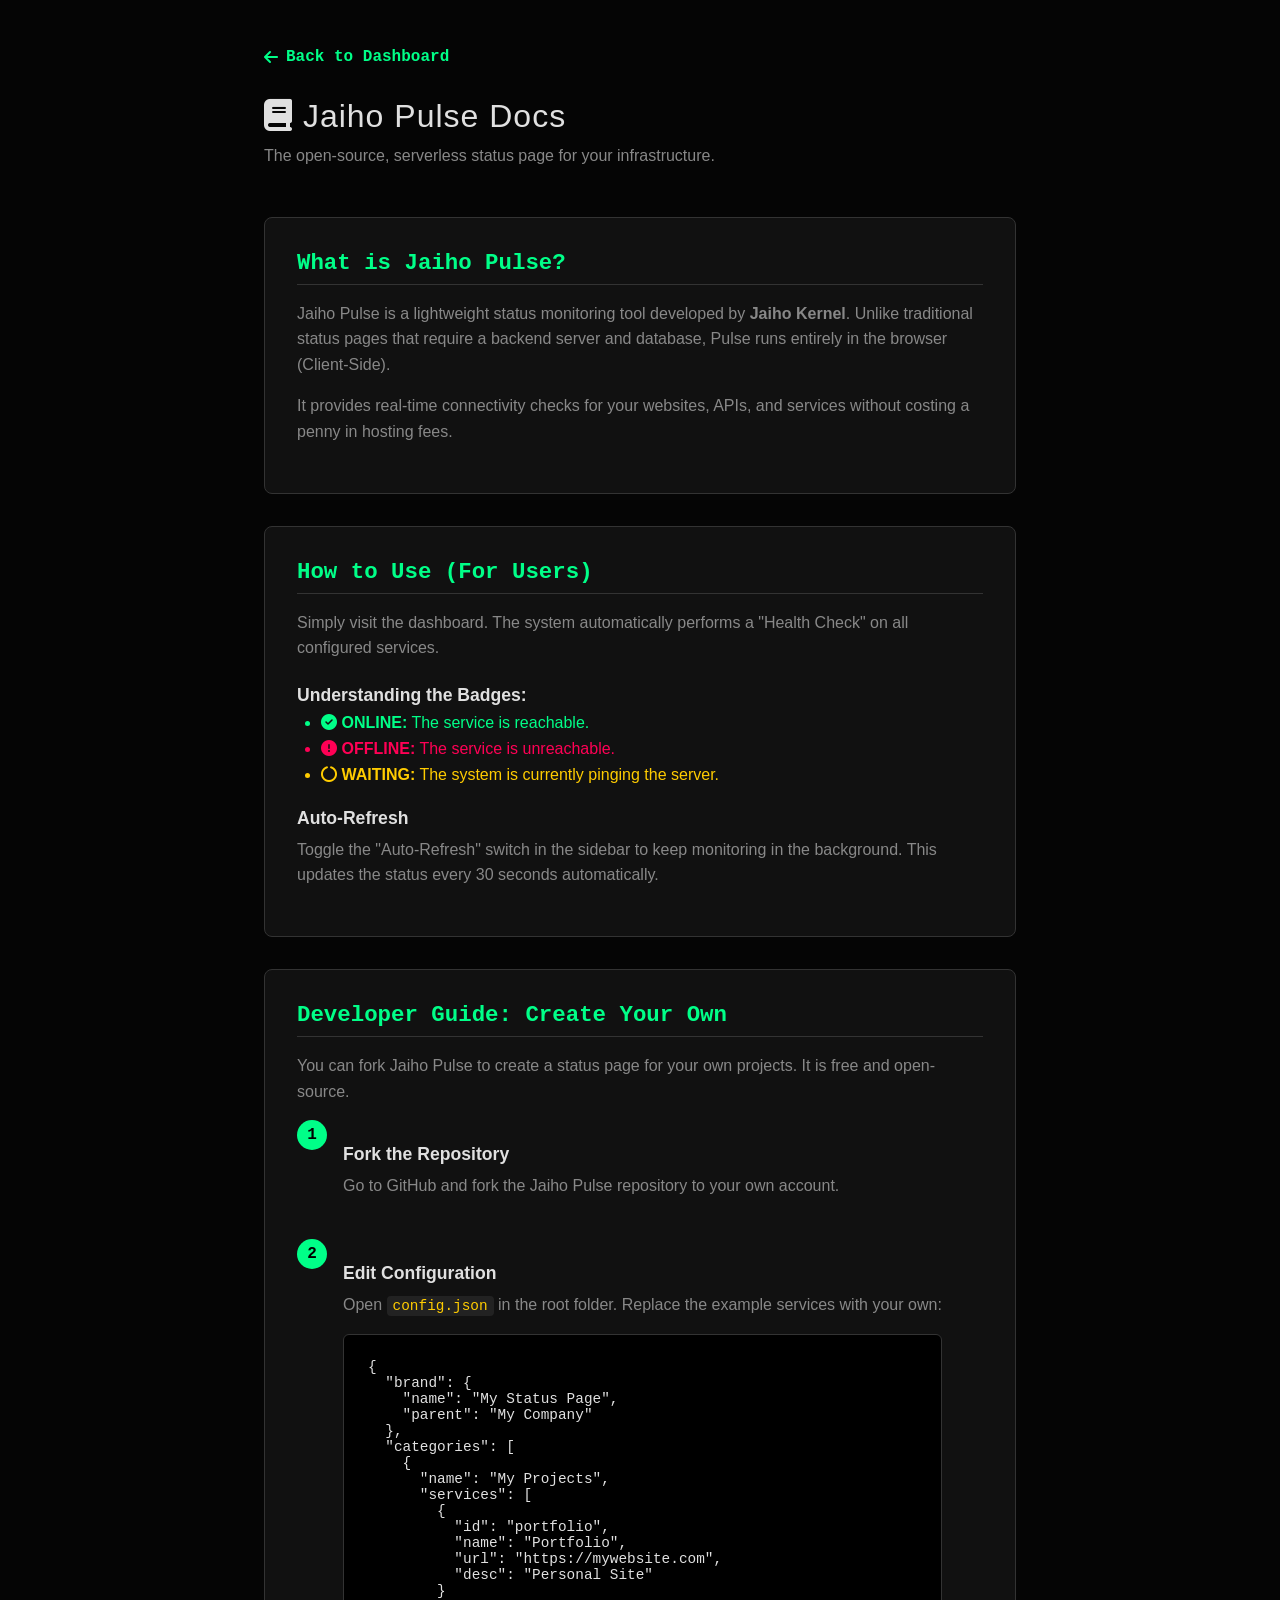
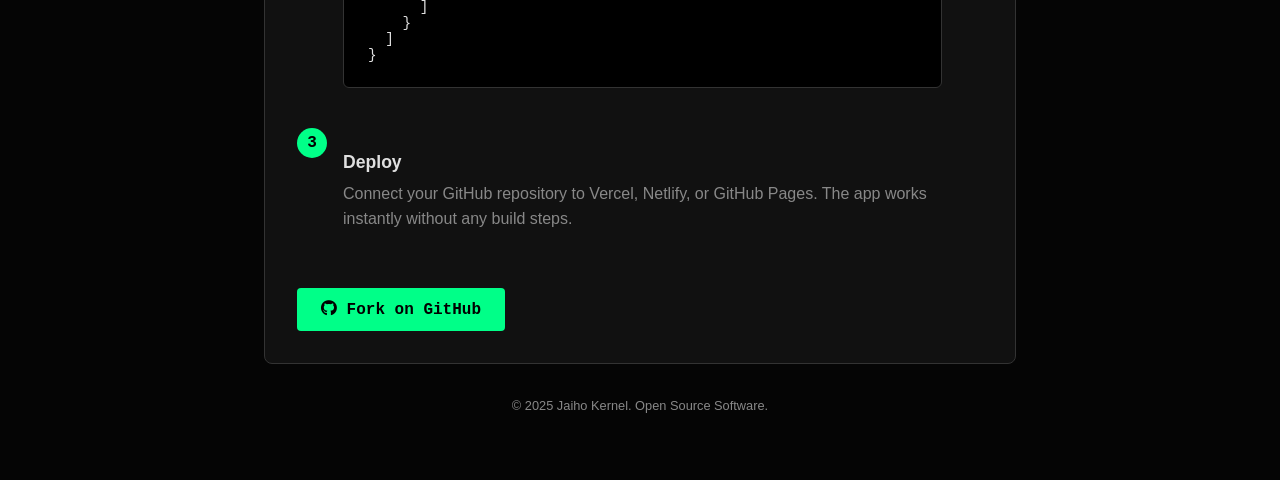
==== docs.html @ bc1053b5 "kernel pulse" ====
<!DOCTYPE html>
<html lang="en">
<head>
    <meta charset="UTF-8">
    <meta name="viewport" content="width=device-width, initial-scale=1.0">
    <title>Documentation | Jaiho Pulse</title>
    <link rel="stylesheet" href="style.css">
    <link rel="stylesheet" href="https://cdnjs.cloudflare.com/ajax/libs/font-awesome/6.4.0/css/all.min.css">
    <style>
        /* CRITICAL FIX: Override the dashboard's locked scroll */
        body {
            height: auto !important;
            overflow-y: auto !important;
            display: block !important; /* Resets flexbox layout of dashboard */
        }

        .docs-container { 
            max-width: 800px; 
            margin: 0 auto; 
            padding: 3rem 1.5rem; /* More padding for mobile */
        }

        .back-link { 
            display: inline-flex; 
            align-items: center; 
            gap: 8px; 
            color: var(--primary); 
            text-decoration: none; 
            margin-bottom: 2rem; 
            font-weight: bold; 
            font-family: var(--font-mono);
        }
        
        .back-link:hover { text-decoration: underline; }

        .doc-section { 
            background: var(--panel); 
            border: 1px solid var(--border); 
            border-radius: 8px; 
            padding: 2rem; 
            margin-bottom: 2rem; 
        }

        header { 
            border-bottom: none; 
            margin-bottom: 1rem; 
            display: block; /* Overrides flex from style.css */
        }

        h1 { font-size: 2rem; margin-bottom: 0.5rem; color: var(--text); font-weight: 300; }
        h2 { color: var(--primary); margin-top: 0; margin-bottom: 1rem; font-size: 1.4rem; border-bottom: 1px solid var(--border); padding-bottom: 0.5rem; font-family: var(--font-mono); }
        h3 { color: var(--text); margin-top: 1.5rem; margin-bottom: 0.5rem; font-size: 1.1rem; }
        
        p { color: var(--text-muted); line-height: 1.6; margin-bottom: 1rem; }
        
        ul { margin-left: 1.5rem; margin-bottom: 1rem; color: var(--text-muted); }
        li { margin-bottom: 0.5rem; }

        code { background: #222; padding: 2px 6px; border-radius: 4px; font-family: var(--font-mono); color: var(--warning); font-size: 0.9rem; }
        
        pre { 
            background: #000; 
            padding: 1.5rem; 
            border-radius: 6px; 
            overflow-x: auto; 
            border: 1px solid var(--border); 
            margin: 1rem 0; 
        }
        pre code { background: transparent; padding: 0; color: var(--text); }

        .step { display: flex; gap: 1rem; margin-bottom: 1.5rem; }
        .step-num { 
            background: var(--primary); 
            color: #000; 
            width: 30px; 
            height: 30px; 
            border-radius: 50%; 
            display: flex; 
            align-items: center; 
            justify-content: center; 
            font-weight: bold; 
            flex-shrink: 0; 
            font-family: var(--font-mono);
        }

        .btn-cta { 
            display: inline-block; 
            background: var(--primary); 
            color: #000; 
            padding: 12px 24px; 
            text-decoration: none; 
            border-radius: 4px; 
            font-weight: bold; 
            margin-top: 1rem; 
            font-family: var(--font-mono);
            transition: 0.3s;
        }
        .btn-cta:hover { box-shadow: 0 0 15px rgba(0,255,136,0.4); }
    </style>
</head>
<body>
    <div class="docs-container">
        <a href="index.html" class="back-link"><i class="fas fa-arrow-left"></i> Back to Dashboard</a>
        
        <header>
            <h1><i class="fas fa-book"></i> Jaiho Pulse Docs</h1>
            <p style="color: var(--text-muted);">The open-source, serverless status page for your infrastructure.</p>
        </header>

        <div class="doc-section">
            <h2>What is Jaiho Pulse?</h2>
            <p>Jaiho Pulse is a lightweight status monitoring tool developed by <strong>Jaiho Kernel</strong>. Unlike traditional status pages that require a backend server and database, Pulse runs entirely in the browser (Client-Side).</p>
            <p>It provides real-time connectivity checks for your websites, APIs, and services without costing a penny in hosting fees.</p>
        </div>

        <div class="doc-section">
            <h2>How to Use (For Users)</h2>
            <p>Simply visit the dashboard. The system automatically performs a "Health Check" on all configured services.</p>
            
            <h3>Understanding the Badges:</h3>
            <ul>
                <li style="color: var(--primary);"><i class="fas fa-check-circle"></i> <strong>ONLINE:</strong> The service is reachable.</li>
                <li style="color: var(--danger);"><i class="fas fa-exclamation-circle"></i> <strong>OFFLINE:</strong> The service is unreachable.</li>
                <li style="color: var(--warning);"><i class="fas fa-circle-notch"></i> <strong>WAITING:</strong> The system is currently pinging the server.</li>
            </ul>

            <h3>Auto-Refresh</h3>
            <p>Toggle the "Auto-Refresh" switch in the sidebar to keep monitoring in the background. This updates the status every 30 seconds automatically.</p>
        </div>

        <div class="doc-section">
            <h2>Developer Guide: Create Your Own</h2>
            <p>You can fork Jaiho Pulse to create a status page for your own projects. It is free and open-source.</p>

            <div class="step">
                <div class="step-num">1</div>
                <div>
                    <h3>Fork the Repository</h3>
                    <p>Go to GitHub and fork the Jaiho Pulse repository to your own account.</p>
                </div>
            </div>

            <div class="step">
                <div class="step-num">2</div>
                <div>
                    <h3>Edit Configuration</h3>
                    <p>Open <code>config.json</code> in the root folder. Replace the example services with your own:</p>
<pre><code>{
  "brand": {
    "name": "My Status Page",
    "parent": "My Company"
  },
  "categories": [
    {
      "name": "My Projects",
      "services": [
        { 
          "id": "portfolio", 
          "name": "Portfolio", 
          "url": "https://mywebsite.com", 
          "desc": "Personal Site" 
        }
      ]
    }
  ]
}</code></pre>
                </div>
            </div>

            <div class="step">
                <div class="step-num">3</div>
                <div>
                    <h3>Deploy</h3>
                    <p>Connect your GitHub repository to Vercel, Netlify, or GitHub Pages. The app works instantly without any build steps.</p>
                </div>
            </div>

            <a href="https://github.com/your-username/jaiho-pulse" target="_blank" class="btn-cta"><i class="fab fa-github"></i> Fork on GitHub</a>
        </div>
        
        <footer style="text-align: center; color: var(--text-muted); font-size: 0.8rem; margin-top: 2rem;">
            <p>&copy; 2025 Jaiho Kernel. Open Source Software.</p>
        </footer>
    </div>
</body>
</html>
---- style.css ----
:root {
    --bg: #050505;
    --panel: #111111;
    --border: #333333;
    --primary: #00ff88; /* Matrix Green */
    --danger: #ff0055;
    --warning: #ffcc00;
    --text: #e0e0e0;
    --text-muted: #888888;
    --font-mono: 'Courier New', Courier, monospace;
    --font-sans: 'Segoe UI', sans-serif;
}

* { box-sizing: border-box; margin: 0; padding: 0; }

body {
    background-color: var(--bg);
    color: var(--text);
    font-family: var(--font-sans);
    height: 100vh;
    overflow: hidden;
}

.terminal-container {
    display: flex;
    height: 100%;
}

/* Sidebar */
.sidebar {
    width: 280px;
    background: var(--panel);
    border-right: 1px solid var(--border);
    padding: 2rem;
    display: flex;
    flex-direction: column;
}

.brand {
    font-family: var(--font-mono);
    font-size: 1.2rem;
    font-weight: 700;
    color: var(--text);
    margin-bottom: 3rem;
    letter-spacing: -1px;
}

.pulse-status {
    background: rgba(0, 255, 136, 0.05);
    border: 1px solid var(--primary);
    padding: 1rem;
    border-radius: 4px;
    display: flex;
    align-items: center;
    gap: 15px;
    margin-bottom: 2rem;
    font-family: var(--font-mono);
    font-size: 0.9rem;
    color: var(--primary);
}

.pulse-status.error {
    border-color: var(--danger);
    color: var(--danger);
    background: rgba(255, 0, 85, 0.05);
}

.beacon {
    width: 10px; height: 10px;
    background: currentColor;
    border-radius: 50%;
    box-shadow: 0 0 10px currentColor;
    animation: pulse 1.5s infinite;
}

@keyframes pulse {
    0% { opacity: 1; transform: scale(1); }
    50% { opacity: 0.5; transform: scale(0.8); }
    100% { opacity: 1; transform: scale(1); }
}

.menu a {
    display: flex; align-items: center; gap: 10px;
    color: var(--text-muted);
    text-decoration: none;
    padding: 10px 0;
    font-size: 0.95rem;
    transition: 0.2s;
}

.menu a:hover, .menu a.active { color: var(--text); }
.footer-info { margin-top: auto; font-size: 0.75rem; color: var(--text-muted); opacity: 0.5; }

/* Dashboard */
.dashboard {
    flex: 1;
    padding: 3rem;
    overflow-y: auto;
}

header {
    margin-bottom: 3rem;
    border-bottom: 1px solid var(--border);
    padding-bottom: 1rem;
    display: flex;
    justify-content: space-between;
    align-items: end;
}

h1 { font-weight: 300; letter-spacing: 1px; }
.last-checked { font-family: var(--font-mono); font-size: 0.85rem; color: var(--text-muted); }

/* Grid of Cards */
.category-title {
    font-size: 0.8rem;
    text-transform: uppercase;
    color: var(--text-muted);
    margin-bottom: 1rem;
    margin-top: 2rem;
    letter-spacing: 1px;
    font-weight: 600;
}

.grid {
    display: grid;
    grid-template-columns: repeat(auto-fill, minmax(300px, 1fr));
    gap: 1.5rem;
}

.card {
    background: var(--panel);
    border: 1px solid var(--border);
    border-radius: 6px;
    padding: 1.5rem;
    transition: all 0.3s ease;
    position: relative;
    overflow: hidden;
}

.card:hover { border-color: var(--text-muted); transform: translateY(-2px); }

.card-header {
    display: flex; justify-content: space-between; align-items: center;
    margin-bottom: 0.5rem;
}

.card h3 { font-size: 1rem; font-weight: 600; }
.card p { font-size: 0.85rem; color: var(--text-muted); }

.status-indicator {
    font-family: var(--font-mono);
    font-size: 0.75rem;
    padding: 4px 8px;
    border-radius: 4px;
    background: #222;
}

.status-indicator.up { color: var(--primary); background: rgba(0, 255, 136, 0.1); }
.status-indicator.down { color: var(--danger); background: rgba(255, 0, 85, 0.1); }
.status-indicator.loading { color: var(--warning); }

.response-time {
    margin-top: 1rem;
    font-size: 0.75rem;
    color: var(--text-muted);
    font-family: var(--font-mono);
}

/* Mobile */
@media (max-width: 768px) {
    .terminal-container { flex-direction: column; overflow: auto; }
    .sidebar { width: 100%; height: auto; padding: 1rem; border-right: none; border-bottom: 1px solid var(--border); }
    .dashboard { padding: 1.5rem; }
}

/* ... Keep your existing root variables ... */

/* New Scan Button */
.btn-scan {
    background: transparent;
    border: 1px solid var(--primary);
    color: var(--primary);
    padding: 12px;
    width: 100%;
    font-family: var(--font-mono);
    font-weight: bold;
    cursor: pointer;
    margin-bottom: 2rem;
    transition: 0.3s;
    display: flex; justify-content: center; align-items: center; gap: 10px;
}
.btn-scan:hover { background: rgba(0, 255, 136, 0.1); box-shadow: 0 0 15px rgba(0,255,136,0.2); }
.btn-scan:active { transform: scale(0.98); }

/* Auto Refresh Toggle */
.controls-panel {
    display: flex; align-items: center; gap: 10px;
    margin-bottom: 1rem; color: var(--text-muted); font-size: 0.8rem;
}

.toggle-switch { position: relative; display: inline-block; width: 40px; height: 20px; }
.toggle-switch input { opacity: 0; width: 0; height: 0; }
.slider {
    position: absolute; cursor: pointer;
    top: 0; left: 0; right: 0; bottom: 0;
    background-color: #333; transition: .4s; border-radius: 20px;
}
.slider:before {
    position: absolute; content: "";
    height: 14px; width: 14px; left: 3px; bottom: 3px;
    background-color: white; transition: .4s; border-radius: 50%;
}
input:checked + .slider { background-color: var(--primary); }
input:checked + .slider:before { transform: translateX(20px); }

/* Modal Styles */
.modal {
    display: none; position: fixed; z-index: 100;
    left: 0; top: 0; width: 100%; height: 100%;
    background-color: rgba(0,0,0,0.8);
    backdrop-filter: blur(5px);
}
.modal-content {
    background-color: var(--panel);
    margin: 10% auto; padding: 2rem;
    border: 1px solid var(--primary);
    width: 90%; max-width: 500px;
    color: var(--text);
    border-radius: 8px;
    position: relative;
    box-shadow: 0 0 30px rgba(0,255,136,0.1);
}
.close-modal {
    position: absolute; top: 10px; right: 20px;
    color: var(--text-muted); font-size: 28px; font-weight: bold; cursor: pointer;
}
.close-modal:hover { color: var(--primary); }
.modal h2 { margin-bottom: 1rem; color: var(--primary); }
.modal h3 { margin-top: 1.5rem; margin-bottom: 0.5rem; font-size: 1rem; }
.modal ol { margin-left: 1.5rem; margin-bottom: 1.5rem; color: var(--text-muted); }
.modal li { margin-bottom: 0.5rem; }
.btn-modal {
    display: inline-block; background: var(--primary); color: #000;
    padding: 10px 20px; text-decoration: none; font-weight: bold;
    border-radius: 4px; font-family: var(--font-mono);
}

/* ... Previous CSS ... */

/* Quick Probe Panel */
.quick-probe-panel {
    background: rgba(0, 255, 136, 0.03);
    border: 1px dashed var(--border);
    border-radius: 6px;
    padding: 1.5rem;
    margin-bottom: 2rem;
}

.probe-header h3 { font-size: 1rem; color: var(--primary); margin-bottom: 0.2rem; }
.probe-header p { font-size: 0.8rem; color: var(--text-muted); margin-bottom: 1rem; }

.probe-form { display: flex; gap: 10px; }

.probe-form input {
    flex: 1;
    background: #000;
    border: 1px solid var(--border);
    color: var(--primary);
    padding: 10px 15px;
    font-family: var(--font-mono);
    border-radius: 4px;
    outline: none;
}
.probe-form input:focus { border-color: var(--primary); }

.probe-form button {
    background: var(--panel);
    border: 1px solid var(--primary);
    color: var(--primary);
    padding: 0 20px;
    font-weight: bold;
    cursor: pointer;
    border-radius: 4px;
    transition: 0.2s;
}
.probe-form button:hover { background: var(--primary); color: #000; }

.probe-result {
    margin-top: 1rem;
    padding: 10px;
    background: #000;
    border-radius: 4px;
    font-family: var(--font-mono);
    font-size: 0.9rem;
    display: flex; align-items: center; gap: 10px;
    border-left: 3px solid transparent;
}
.probe-result.hidden { display: none; }

.probe-result.success { border-color: var(--primary); color: var(--primary); }
.probe-result.error { border-color: var(--danger); color: var(--danger); }
.probe-result.loading { border-color: var(--warning); color: var(--warning); }
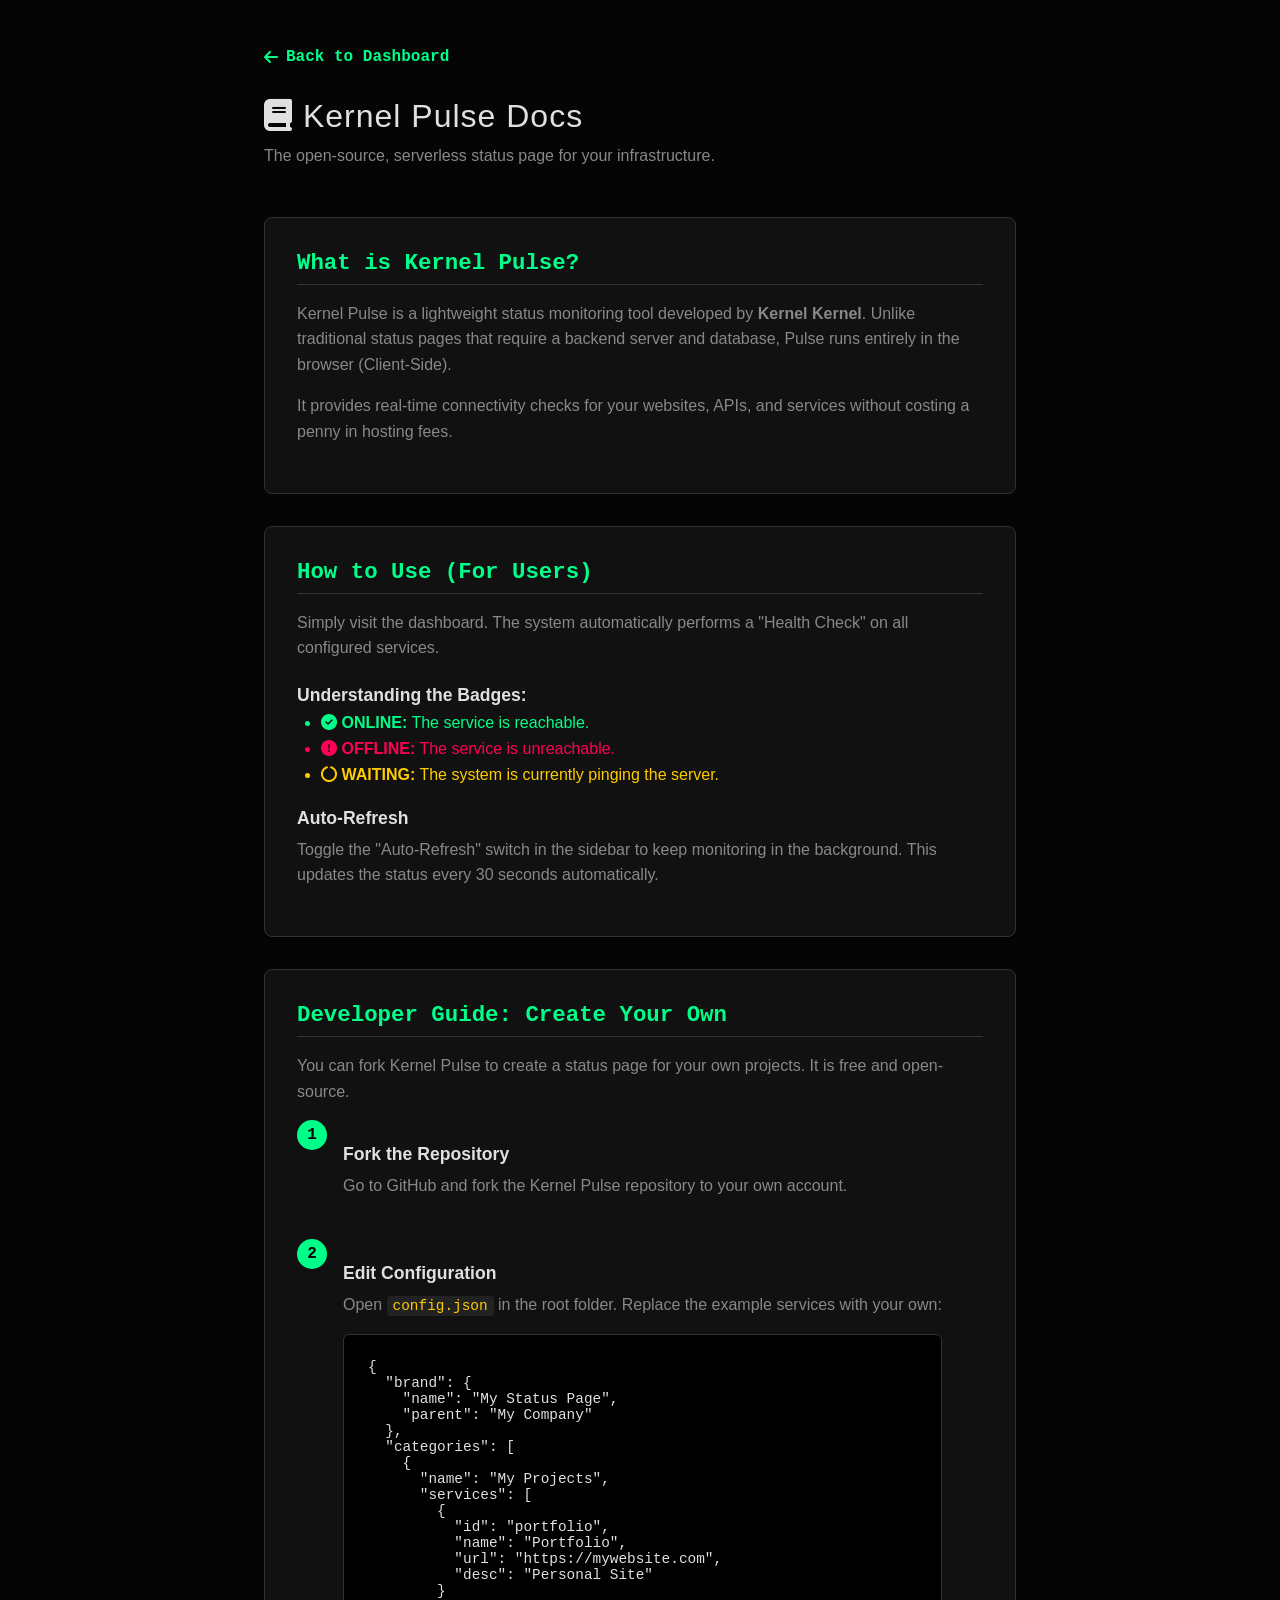
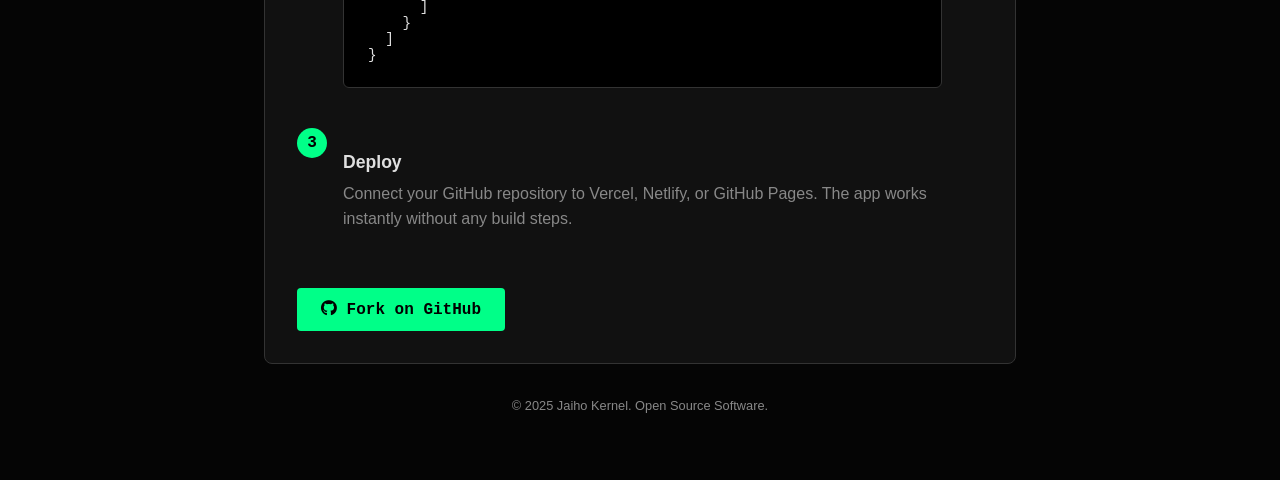
==== commit bd614f5a: "kernel pulse" ====
--- a/docs.html
+++ b/docs.html
@@ -3,7 +3,7 @@
 <head>
     <meta charset="UTF-8">
     <meta name="viewport" content="width=device-width, initial-scale=1.0">
-    <title>Documentation | Jaiho Pulse</title>
+    <title>Documentation | Kernel Pulse</title>
     <link rel="stylesheet" href="style.css">
     <link rel="stylesheet" href="https://cdnjs.cloudflare.com/ajax/libs/font-awesome/6.4.0/css/all.min.css">
     <style>
@@ -103,13 +103,13 @@
         <a href="index.html" class="back-link"><i class="fas fa-arrow-left"></i> Back to Dashboard</a>
         
         <header>
-            <h1><i class="fas fa-book"></i> Jaiho Pulse Docs</h1>
+            <h1><i class="fas fa-book"></i> Kernel Pulse Docs</h1>
             <p style="color: var(--text-muted);">The open-source, serverless status page for your infrastructure.</p>
         </header>
 
         <div class="doc-section">
-            <h2>What is Jaiho Pulse?</h2>
-            <p>Jaiho Pulse is a lightweight status monitoring tool developed by <strong>Jaiho Kernel</strong>. Unlike traditional status pages that require a backend server and database, Pulse runs entirely in the browser (Client-Side).</p>
+            <h2>What is Kernel Pulse?</h2>
+            <p>Kernel Pulse is a lightweight status monitoring tool developed by <strong>Kernel Kernel</strong>. Unlike traditional status pages that require a backend server and database, Pulse runs entirely in the browser (Client-Side).</p>
             <p>It provides real-time connectivity checks for your websites, APIs, and services without costing a penny in hosting fees.</p>
         </div>
 
@@ -130,13 +130,13 @@
 
         <div class="doc-section">
             <h2>Developer Guide: Create Your Own</h2>
-            <p>You can fork Jaiho Pulse to create a status page for your own projects. It is free and open-source.</p>
+            <p>You can fork Kernel Pulse to create a status page for your own projects. It is free and open-source.</p>
 
             <div class="step">
                 <div class="step-num">1</div>
                 <div>
                     <h3>Fork the Repository</h3>
-                    <p>Go to GitHub and fork the Jaiho Pulse repository to your own account.</p>
+                    <p>Go to GitHub and fork the Kernel Pulse repository to your own account.</p>
                 </div>
             </div>
 
@@ -175,7 +175,7 @@
                 </div>
             </div>
 
-            <a href="https://github.com/your-username/jaiho-pulse" target="_blank" class="btn-cta"><i class="fab fa-github"></i> Fork on GitHub</a>
+            <a href="https://github.com/jaihodigital/kernel-pulse" target="_blank" class="btn-cta"><i class="fab fa-github"></i> Fork on GitHub</a>
         </div>
         
         <footer style="text-align: center; color: var(--text-muted); font-size: 0.8rem; margin-top: 2rem;">
--- a/style.css
+++ b/style.css
@@ -17,8 +17,11 @@
     background-color: var(--bg);
     color: var(--text);
     font-family: var(--font-sans);
-    height: 100vh;
-    overflow: hidden;
+    /*height: 100vh;
+    overflow: hidden;*/
+    min-height: 100vh;
+    overflow-x: hidden;
+    overflow-y: auto;
 }
 
 .terminal-container {
@@ -168,9 +171,82 @@
 
 /* Mobile */
 @media (max-width: 768px) {
-    .terminal-container { flex-direction: column; overflow: auto; }
-    .sidebar { width: 100%; height: auto; padding: 1rem; border-right: none; border-bottom: 1px solid var(--border); }
-    .dashboard { padding: 1.5rem; }
+    /*.terminal-container { flex-direction: column; overflow: auto; }*/
+    .terminal-container {
+        flex-direction: column;
+        height: auto;
+    }
+    /*.sidebar { width: 100%; height: auto; padding: 1rem; border-right: none; border-bottom: 1px solid var(--border); }
+    .dashboard { padding: 1.5rem; }*/
+    .sidebar {
+        width: 100%;
+        padding: 1rem;
+        border-right: none;
+        border-bottom: 1px solid var(--border);
+    }
+
+    .brand {
+        margin-bottom: 1rem;
+        text-align: center;
+    }
+    .pulse-status {
+        justify-content: center;
+        margin-bottom: 1rem;
+    }
+
+    .controls-panel {
+        justify-content: center;
+        margin-bottom: 1rem;
+    }
+    .btn-scan {
+        font-size: 0.9rem;
+        padding: 14px;
+    }
+
+    .menu {
+        display: flex;
+        justify-content: space-around;
+        margin-top: 1rem;
+    }
+
+    .menu a {
+        padding: 6px;
+        font-size: 0.8rem;
+    }
+    .dashboard {
+        padding: 1.2rem;
+    }
+
+    header {
+        flex-direction: column;
+        align-items: flex-start;
+        gap: 10px;
+    }
+
+    h1 {
+        font-size: 1.2rem;
+    }
+
+    .grid {
+        grid-template-columns: 1fr;
+    }
+
+    .card {
+        padding: 1.2rem;
+    }
+
+    .probe-form {
+        flex-direction: column;
+    }
+
+    .probe-form button {
+        padding: 12px;
+        width: 100%;
+    }
+}
+
+button, input {
+    touch-action: manipulation;
 }
 
 /* ... Keep your existing root variables ... */
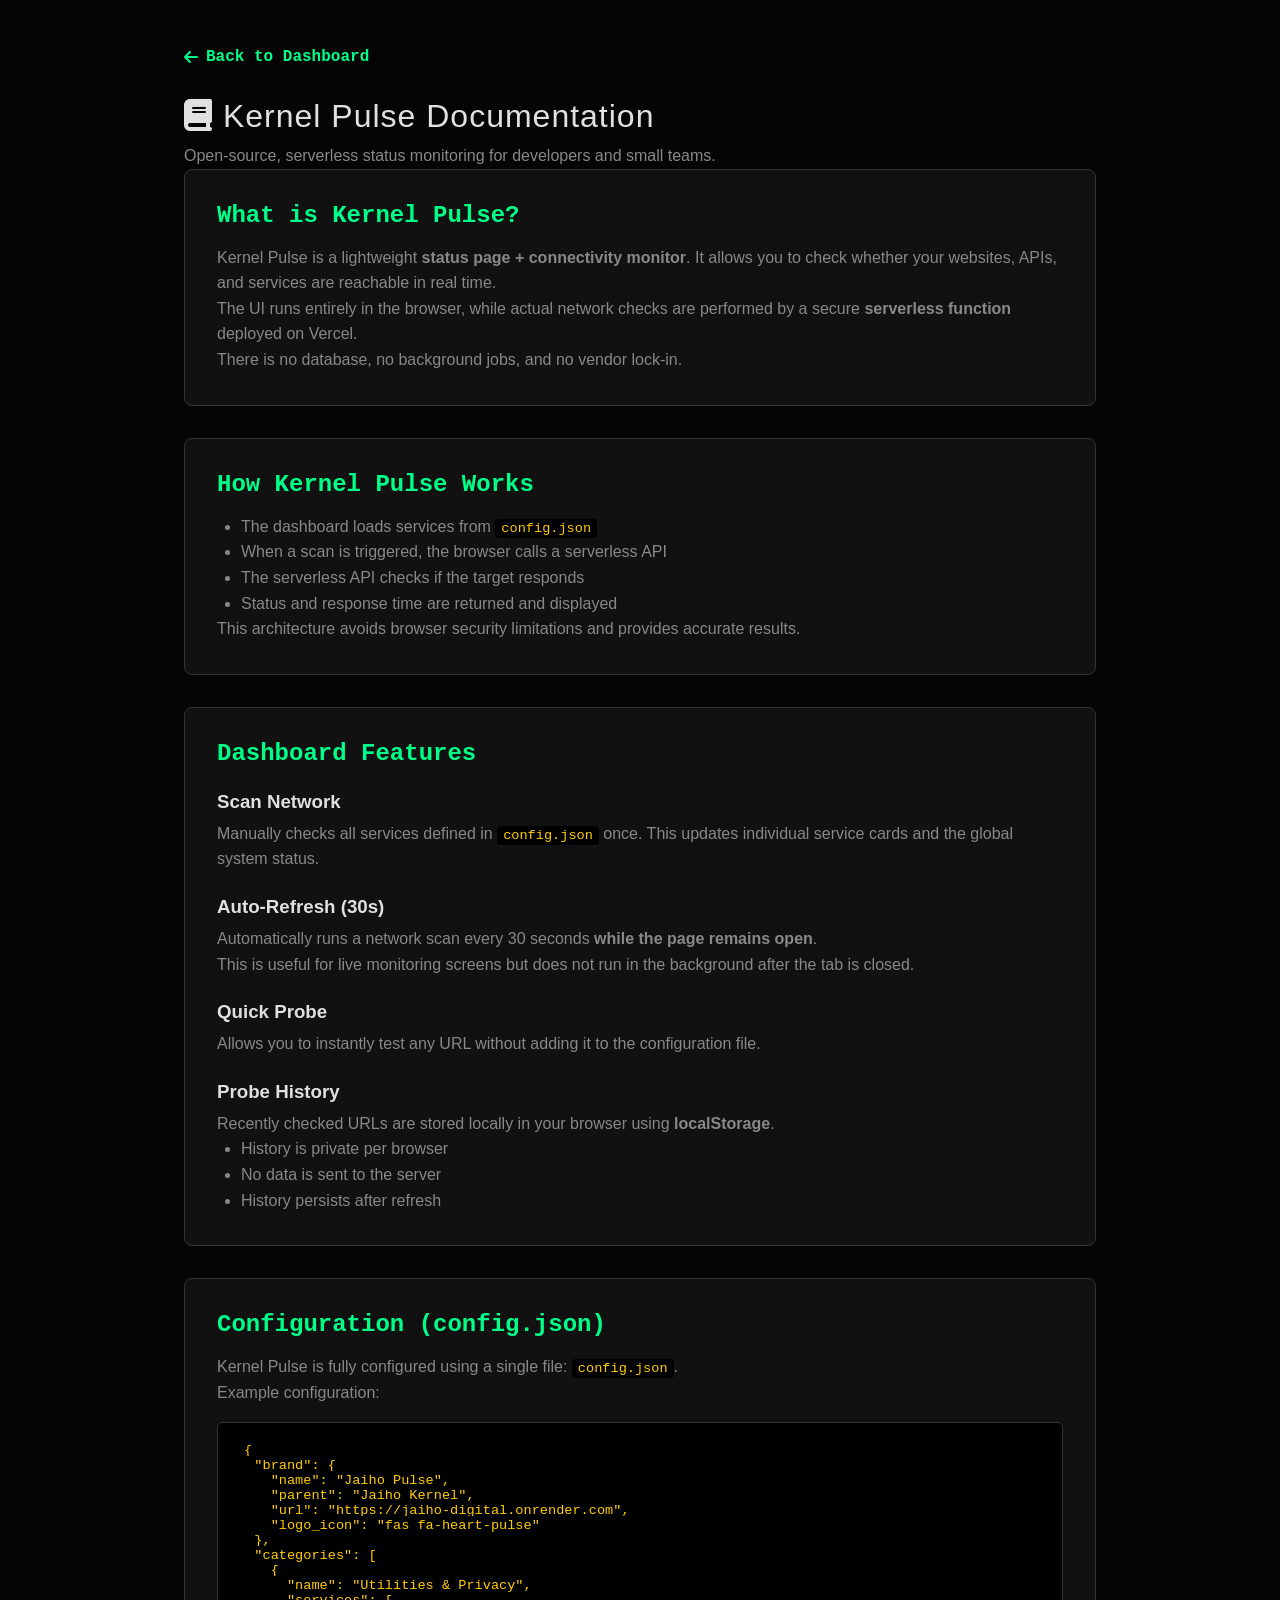
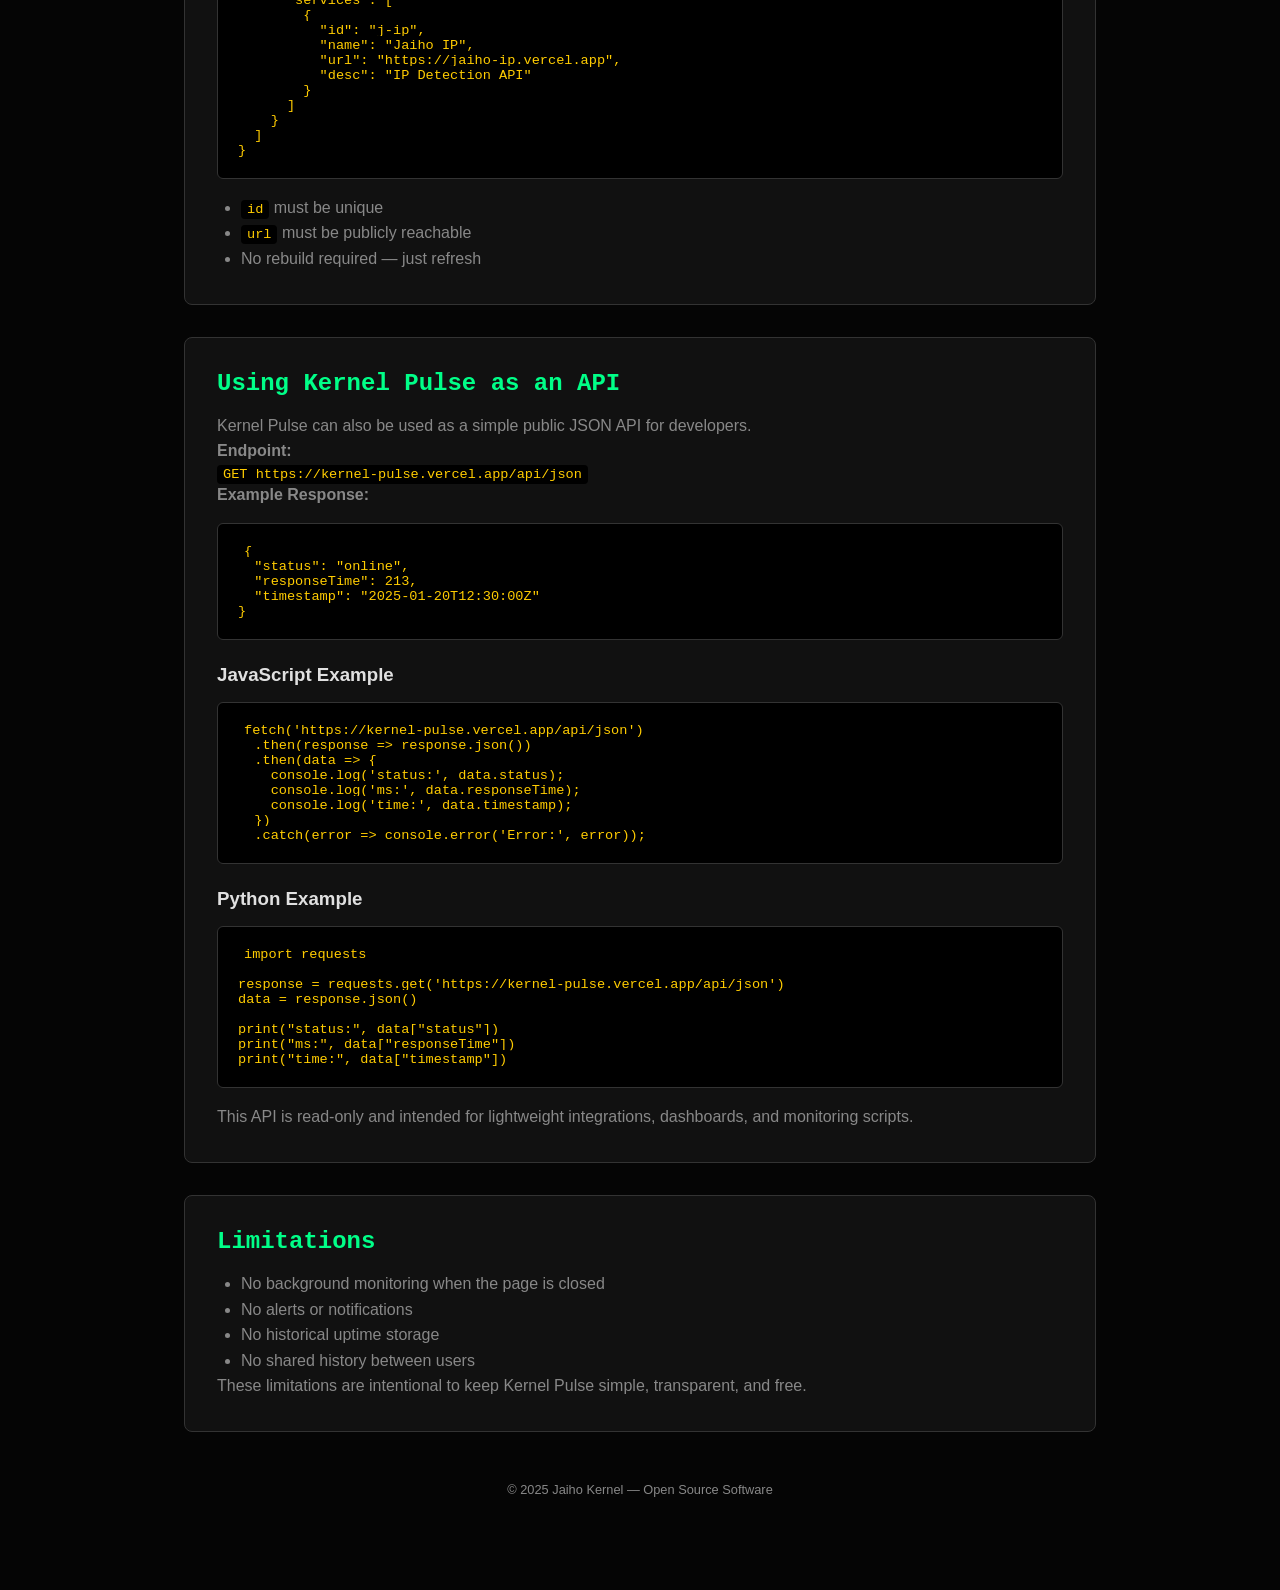
==== commit afbb245b: "kernel pulse" ====
--- a/docs.html
+++ b/docs.html
@@ -4,183 +4,274 @@
     <meta charset="UTF-8">
     <meta name="viewport" content="width=device-width, initial-scale=1.0">
     <title>Documentation | Kernel Pulse</title>
+
     <link rel="stylesheet" href="style.css">
     <link rel="stylesheet" href="https://cdnjs.cloudflare.com/ajax/libs/font-awesome/6.4.0/css/all.min.css">
+
     <style>
-        /* CRITICAL FIX: Override the dashboard's locked scroll */
         body {
-            height: auto !important;
-            overflow-y: auto !important;
-            display: block !important; /* Resets flexbox layout of dashboard */
-        }
-
-        .docs-container { 
-            max-width: 800px; 
-            margin: 0 auto; 
-            padding: 3rem 1.5rem; /* More padding for mobile */
-        }
-
-        .back-link { 
-            display: inline-flex; 
-            align-items: center; 
-            gap: 8px; 
-            color: var(--primary); 
-            text-decoration: none; 
-            margin-bottom: 2rem; 
-            font-weight: bold; 
+            height: auto;
+            overflow-y: auto;
+            display: block;
+        }
+
+        .docs-container {
+            max-width: 960px;
+            margin: 0 auto;
+            padding: 3rem 1.5rem;
+        }
+
+        .back-link {
+            display: inline-flex;
+            align-items: center;
+            gap: 8px;
+            color: var(--primary);
+            text-decoration: none;
+            margin-bottom: 2rem;
             font-family: var(--font-mono);
-        }
-        
-        .back-link:hover { text-decoration: underline; }
-
-        .doc-section { 
-            background: var(--panel); 
-            border: 1px solid var(--border); 
-            border-radius: 8px; 
-            padding: 2rem; 
-            margin-bottom: 2rem; 
-        }
-
-        header { 
-            border-bottom: none; 
-            margin-bottom: 1rem; 
-            display: block; /* Overrides flex from style.css */
-        }
-
-        h1 { font-size: 2rem; margin-bottom: 0.5rem; color: var(--text); font-weight: 300; }
-        h2 { color: var(--primary); margin-top: 0; margin-bottom: 1rem; font-size: 1.4rem; border-bottom: 1px solid var(--border); padding-bottom: 0.5rem; font-family: var(--font-mono); }
-        h3 { color: var(--text); margin-top: 1.5rem; margin-bottom: 0.5rem; font-size: 1.1rem; }
-        
-        p { color: var(--text-muted); line-height: 1.6; margin-bottom: 1rem; }
-        
-        ul { margin-left: 1.5rem; margin-bottom: 1rem; color: var(--text-muted); }
-        li { margin-bottom: 0.5rem; }
-
-        code { background: #222; padding: 2px 6px; border-radius: 4px; font-family: var(--font-mono); color: var(--warning); font-size: 0.9rem; }
-        
-        pre { 
-            background: #000; 
-            padding: 1.5rem; 
-            border-radius: 6px; 
-            overflow-x: auto; 
-            border: 1px solid var(--border); 
-            margin: 1rem 0; 
-        }
-        pre code { background: transparent; padding: 0; color: var(--text); }
-
-        .step { display: flex; gap: 1rem; margin-bottom: 1.5rem; }
-        .step-num { 
-            background: var(--primary); 
-            color: #000; 
-            width: 30px; 
-            height: 30px; 
-            border-radius: 50%; 
-            display: flex; 
-            align-items: center; 
-            justify-content: center; 
-            font-weight: bold; 
-            flex-shrink: 0; 
+            font-weight: bold;
+        }
+
+        .doc-section {
+            background: var(--panel);
+            border: 1px solid var(--border);
+            border-radius: 8px;
+            padding: 2rem;
+            margin-bottom: 2rem;
+        }
+
+        h1 {
+            font-size: 2rem;
+            font-weight: 300;
+            margin-bottom: 0.5rem;
+        }
+
+        h2 {
+            color: var(--primary);
             font-family: var(--font-mono);
-        }
-
-        .btn-cta { 
-            display: inline-block; 
-            background: var(--primary); 
-            color: #000; 
-            padding: 12px 24px; 
-            text-decoration: none; 
-            border-radius: 4px; 
-            font-weight: bold; 
-            margin-top: 1rem; 
+            margin-bottom: 1rem;
+        }
+
+        h3 {
+            margin-top: 1.5rem;
+            margin-bottom: 0.5rem;
+        }
+
+        p, li {
+            color: var(--text-muted);
+            line-height: 1.6;
+        }
+
+        ul {
+            margin-left: 1.5rem;
+        }
+
+        code {
+            background: #000;
+            padding: 2px 6px;
+            border-radius: 4px;
             font-family: var(--font-mono);
-            transition: 0.3s;
-        }
-        .btn-cta:hover { box-shadow: 0 0 15px rgba(0,255,136,0.4); }
+            color: var(--warning);
+            font-size: 0.85rem;
+        }
+
+        pre {
+            background: #000;
+            border: 1px solid var(--border);
+            border-radius: 6px;
+            padding: 1.25rem;
+            overflow-x: auto;
+            margin-top: 1rem;
+            margin-bottom: 1rem;
+        }
+
+        footer {
+            text-align: center;
+            margin-top: 3rem;
+            font-size: 0.8rem;
+            color: var(--text-muted);
+        }
     </style>
 </head>
 <body>
-    <div class="docs-container">
-        <a href="index.html" class="back-link"><i class="fas fa-arrow-left"></i> Back to Dashboard</a>
-        
-        <header>
-            <h1><i class="fas fa-book"></i> Kernel Pulse Docs</h1>
-            <p style="color: var(--text-muted);">The open-source, serverless status page for your infrastructure.</p>
-        </header>
-
-        <div class="doc-section">
-            <h2>What is Kernel Pulse?</h2>
-            <p>Kernel Pulse is a lightweight status monitoring tool developed by <strong>Kernel Kernel</strong>. Unlike traditional status pages that require a backend server and database, Pulse runs entirely in the browser (Client-Side).</p>
-            <p>It provides real-time connectivity checks for your websites, APIs, and services without costing a penny in hosting fees.</p>
-        </div>
-
-        <div class="doc-section">
-            <h2>How to Use (For Users)</h2>
-            <p>Simply visit the dashboard. The system automatically performs a "Health Check" on all configured services.</p>
-            
-            <h3>Understanding the Badges:</h3>
-            <ul>
-                <li style="color: var(--primary);"><i class="fas fa-check-circle"></i> <strong>ONLINE:</strong> The service is reachable.</li>
-                <li style="color: var(--danger);"><i class="fas fa-exclamation-circle"></i> <strong>OFFLINE:</strong> The service is unreachable.</li>
-                <li style="color: var(--warning);"><i class="fas fa-circle-notch"></i> <strong>WAITING:</strong> The system is currently pinging the server.</li>
-            </ul>
-
-            <h3>Auto-Refresh</h3>
-            <p>Toggle the "Auto-Refresh" switch in the sidebar to keep monitoring in the background. This updates the status every 30 seconds automatically.</p>
-        </div>
-
-        <div class="doc-section">
-            <h2>Developer Guide: Create Your Own</h2>
-            <p>You can fork Kernel Pulse to create a status page for your own projects. It is free and open-source.</p>
-
-            <div class="step">
-                <div class="step-num">1</div>
-                <div>
-                    <h3>Fork the Repository</h3>
-                    <p>Go to GitHub and fork the Kernel Pulse repository to your own account.</p>
-                </div>
-            </div>
-
-            <div class="step">
-                <div class="step-num">2</div>
-                <div>
-                    <h3>Edit Configuration</h3>
-                    <p>Open <code>config.json</code> in the root folder. Replace the example services with your own:</p>
+
+<div class="docs-container">
+
+    <a href="index.html" class="back-link">
+        <i class="fas fa-arrow-left"></i> Back to Dashboard
+    </a>
+
+    <h1><i class="fas fa-book"></i> Kernel Pulse Documentation</h1>
+    <p>Open-source, serverless status monitoring for developers and small teams.</p>
+
+    <!-- WHAT IS -->
+    <div class="doc-section">
+        <h2>What is Kernel Pulse?</h2>
+        <p>
+            Kernel Pulse is a lightweight <strong>status page + connectivity monitor</strong>.
+            It allows you to check whether your websites, APIs, and services are reachable in real time.
+        </p>
+        <p>
+            The UI runs entirely in the browser, while actual network checks are performed by
+            a secure <strong>serverless function</strong> deployed on Vercel.
+        </p>
+        <p>
+            There is no database, no background jobs, and no vendor lock-in.
+        </p>
+    </div>
+
+    <!-- HOW IT WORKS -->
+    <div class="doc-section">
+        <h2>How Kernel Pulse Works</h2>
+        <ul>
+            <li>The dashboard loads services from <code>config.json</code></li>
+            <li>When a scan is triggered, the browser calls a serverless API</li>
+            <li>The serverless API checks if the target responds</li>
+            <li>Status and response time are returned and displayed</li>
+        </ul>
+        <p>
+            This architecture avoids browser security limitations and provides accurate results.
+        </p>
+    </div>
+
+    <!-- DASHBOARD FEATURES -->
+    <div class="doc-section">
+        <h2>Dashboard Features</h2>
+
+        <h3>Scan Network</h3>
+        <p>
+            Manually checks all services defined in <code>config.json</code> once.
+            This updates individual service cards and the global system status.
+        </p>
+
+        <h3>Auto-Refresh (30s)</h3>
+        <p>
+            Automatically runs a network scan every 30 seconds
+            <strong>while the page remains open</strong>.
+        </p>
+        <p>
+            This is useful for live monitoring screens but does not run in the background
+            after the tab is closed.
+        </p>
+
+        <h3>Quick Probe</h3>
+        <p>
+            Allows you to instantly test any URL without adding it to the configuration file.
+        </p>
+
+        <h3>Probe History</h3>
+        <p>
+            Recently checked URLs are stored locally in your browser using
+            <strong>localStorage</strong>.
+        </p>
+        <ul>
+            <li>History is private per browser</li>
+            <li>No data is sent to the server</li>
+            <li>History persists after refresh</li>
+        </ul>
+    </div>
+
+    <!-- CONFIG -->
+    <div class="doc-section">
+        <h2>Configuration (config.json)</h2>
+        <p>
+            Kernel Pulse is fully configured using a single file: <code>config.json</code>.
+        </p>
+
+        <p>Example configuration:</p>
+
 <pre><code>{
   "brand": {
-    "name": "My Status Page",
-    "parent": "My Company"
+    "name": "Jaiho Pulse",
+    "parent": "Jaiho Kernel",
+    "url": "https://jaiho-digital.onrender.com",
+    "logo_icon": "fas fa-heart-pulse"
   },
   "categories": [
     {
-      "name": "My Projects",
+      "name": "Utilities & Privacy",
       "services": [
-        { 
-          "id": "portfolio", 
-          "name": "Portfolio", 
-          "url": "https://mywebsite.com", 
-          "desc": "Personal Site" 
+        {
+          "id": "j-ip",
+          "name": "Jaiho IP",
+          "url": "https://jaiho-ip.vercel.app",
+          "desc": "IP Detection API"
         }
       ]
     }
   ]
 }</code></pre>
-                </div>
-            </div>
-
-            <div class="step">
-                <div class="step-num">3</div>
-                <div>
-                    <h3>Deploy</h3>
-                    <p>Connect your GitHub repository to Vercel, Netlify, or GitHub Pages. The app works instantly without any build steps.</p>
-                </div>
-            </div>
-
-            <a href="https://github.com/jaihodigital/kernel-pulse" target="_blank" class="btn-cta"><i class="fab fa-github"></i> Fork on GitHub</a>
-        </div>
-        
-        <footer style="text-align: center; color: var(--text-muted); font-size: 0.8rem; margin-top: 2rem;">
-            <p>&copy; 2025 Jaiho Kernel. Open Source Software.</p>
-        </footer>
-    </div>
+
+        <ul>
+            <li><code>id</code> must be unique</li>
+            <li><code>url</code> must be publicly reachable</li>
+            <li>No rebuild required — just refresh</li>
+        </ul>
+    </div>
+
+    <!-- API -->
+    <div class="doc-section">
+        <h2>Using Kernel Pulse as an API</h2>
+        <p>
+            Kernel Pulse can also be used as a simple public JSON API for developers.
+        </p>
+
+        <p><strong>Endpoint:</strong></p>
+        <code>GET https://kernel-pulse.vercel.app/api/json</code>
+
+        <p><strong>Example Response:</strong></p>
+<pre><code>{
+  "status": "online",
+  "responseTime": 213,
+  "timestamp": "2025-01-20T12:30:00Z"
+}</code></pre>
+
+        <h3>JavaScript Example</h3>
+<pre><code>fetch('https://kernel-pulse.vercel.app/api/json')
+  .then(response => response.json())
+  .then(data => {
+    console.log('status:', data.status);
+    console.log('ms:', data.responseTime);
+    console.log('time:', data.timestamp);
+  })
+  .catch(error => console.error('Error:', error));</code></pre>
+
+        <h3>Python Example</h3>
+<pre><code>import requests
+
+response = requests.get('https://kernel-pulse.vercel.app/api/json')
+data = response.json()
+
+print("status:", data["status"])
+print("ms:", data["responseTime"])
+print("time:", data["timestamp"])</code></pre>
+
+        <p>
+            This API is read-only and intended for lightweight integrations,
+            dashboards, and monitoring scripts.
+        </p>
+    </div>
+
+    <!-- LIMITATIONS -->
+    <div class="doc-section">
+        <h2>Limitations</h2>
+        <ul>
+            <li>No background monitoring when the page is closed</li>
+            <li>No alerts or notifications</li>
+            <li>No historical uptime storage</li>
+            <li>No shared history between users</li>
+        </ul>
+        <p>
+            These limitations are intentional to keep Kernel Pulse simple,
+            transparent, and free.
+        </p>
+    </div>
+
+    <footer>
+        <p>© 2025 Jaiho Kernel — Open Source Software</p>
+    </footer>
+
+</div>
+
 </body>
-</html>+</html>
--- a/style.css
+++ b/style.css
@@ -169,6 +169,61 @@
     font-family: var(--font-mono);
 }
 
+/* Probe Layout */
+.probe-layout {
+    display: grid;
+    grid-template-columns: 1fr 220px;
+    gap: 1.5rem;
+    align-items: flex-start;
+}
+
+/* History Panel */
+.probe-history {
+    background: #000;
+    border: 1px solid var(--border);
+    border-radius: 6px;
+    padding: 0.75rem;
+    font-family: var(--font-mono);
+}
+
+.probe-history h4 {
+    font-size: 0.7rem;
+    text-transform: uppercase;
+    letter-spacing: 1px;
+    color: var(--text-muted);
+    margin-bottom: 0.5rem;
+}
+
+/* History List */
+.probe-history ul {
+    list-style: none;
+    max-height: 120px;
+    overflow-y: auto;
+}
+
+.probe-history li {
+    font-size: 0.75rem;
+    color: var(--primary);
+    padding: 4px 0;
+    cursor: pointer;
+    white-space: nowrap;
+    overflow: hidden;
+    text-overflow: ellipsis;
+}
+
+.probe-history li:hover {
+    text-decoration: underline;
+}
+
+/* Scrollbar (subtle) */
+.probe-history ul::-webkit-scrollbar {
+    width: 4px;
+}
+.probe-history ul::-webkit-scrollbar-thumb {
+    background: var(--border);
+}
+
+
 /* Mobile */
 @media (max-width: 768px) {
     /*.terminal-container { flex-direction: column; overflow: auto; }*/
@@ -242,6 +297,13 @@
     .probe-form button {
         padding: 12px;
         width: 100%;
+    }
+    .probe-layout {
+        grid-template-columns: 1fr;
+    }
+
+    .probe-history {
+        margin-top: 1rem;
     }
 }
 
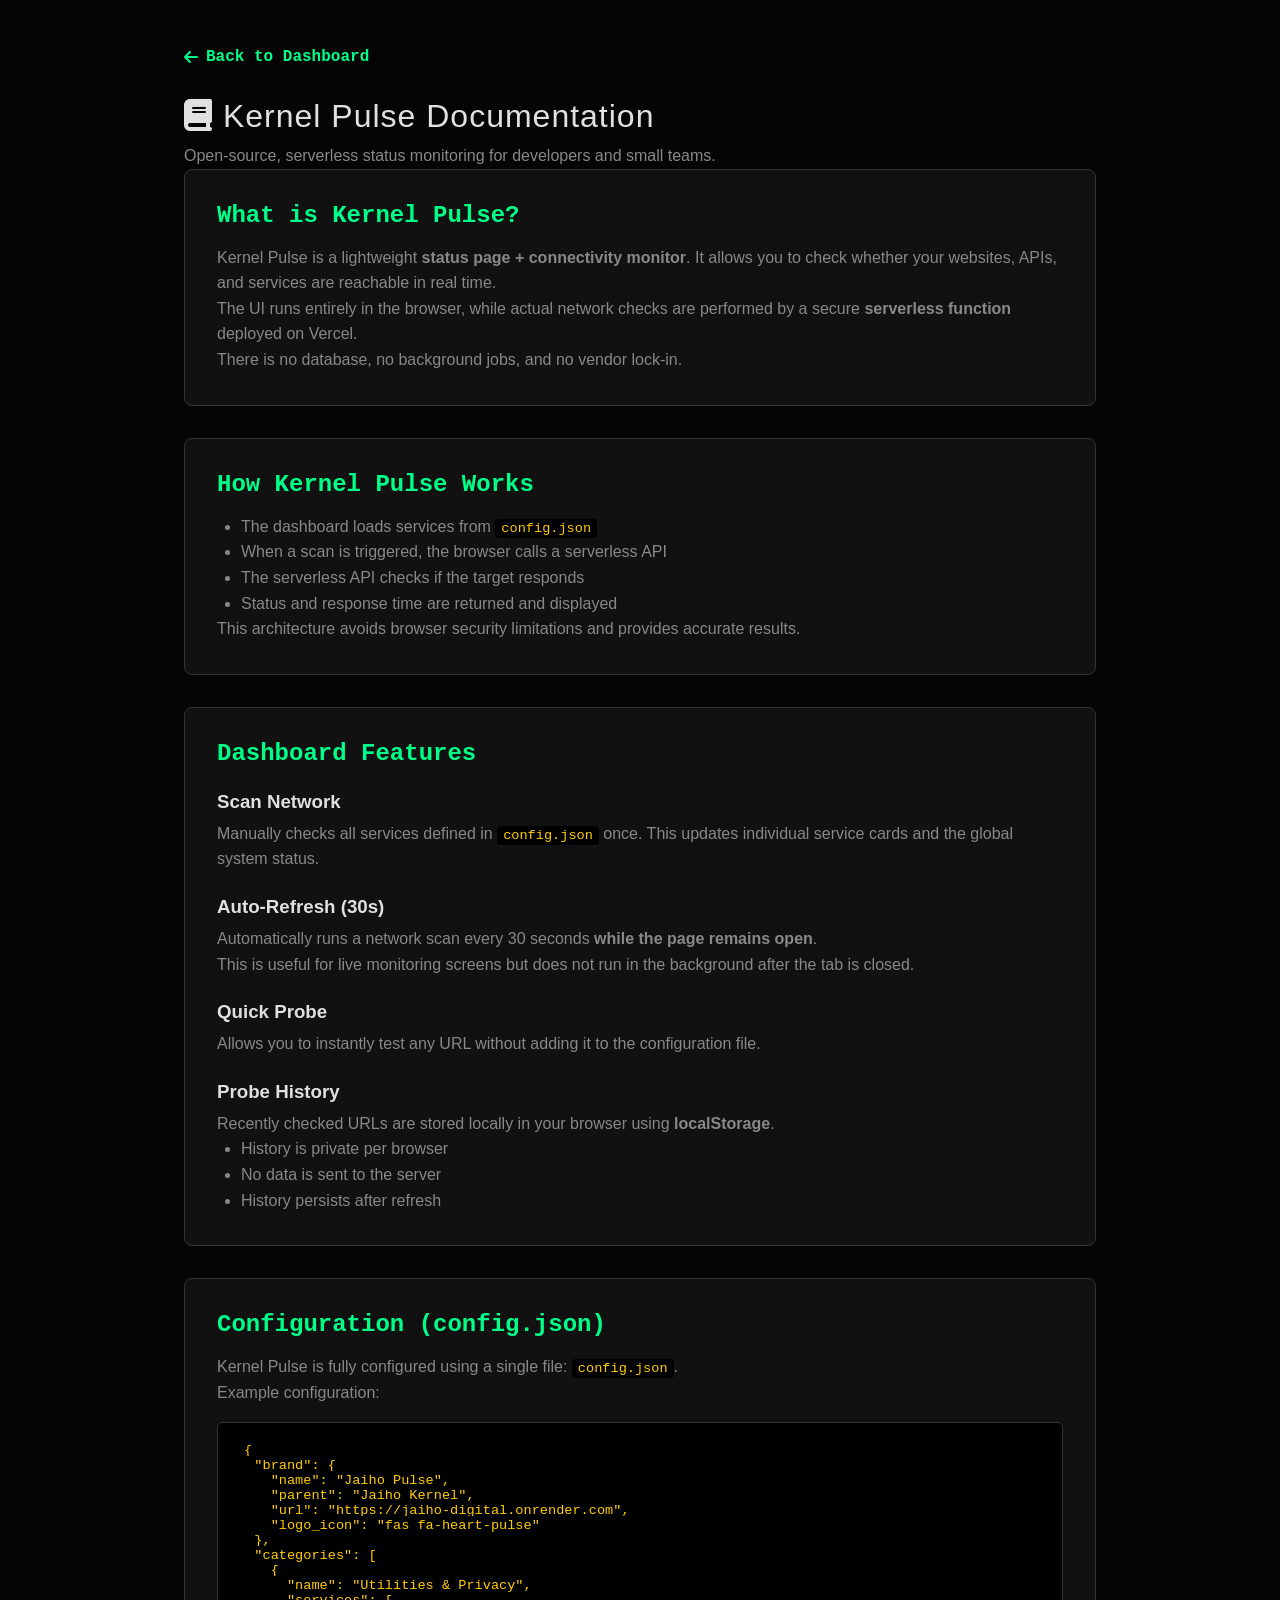
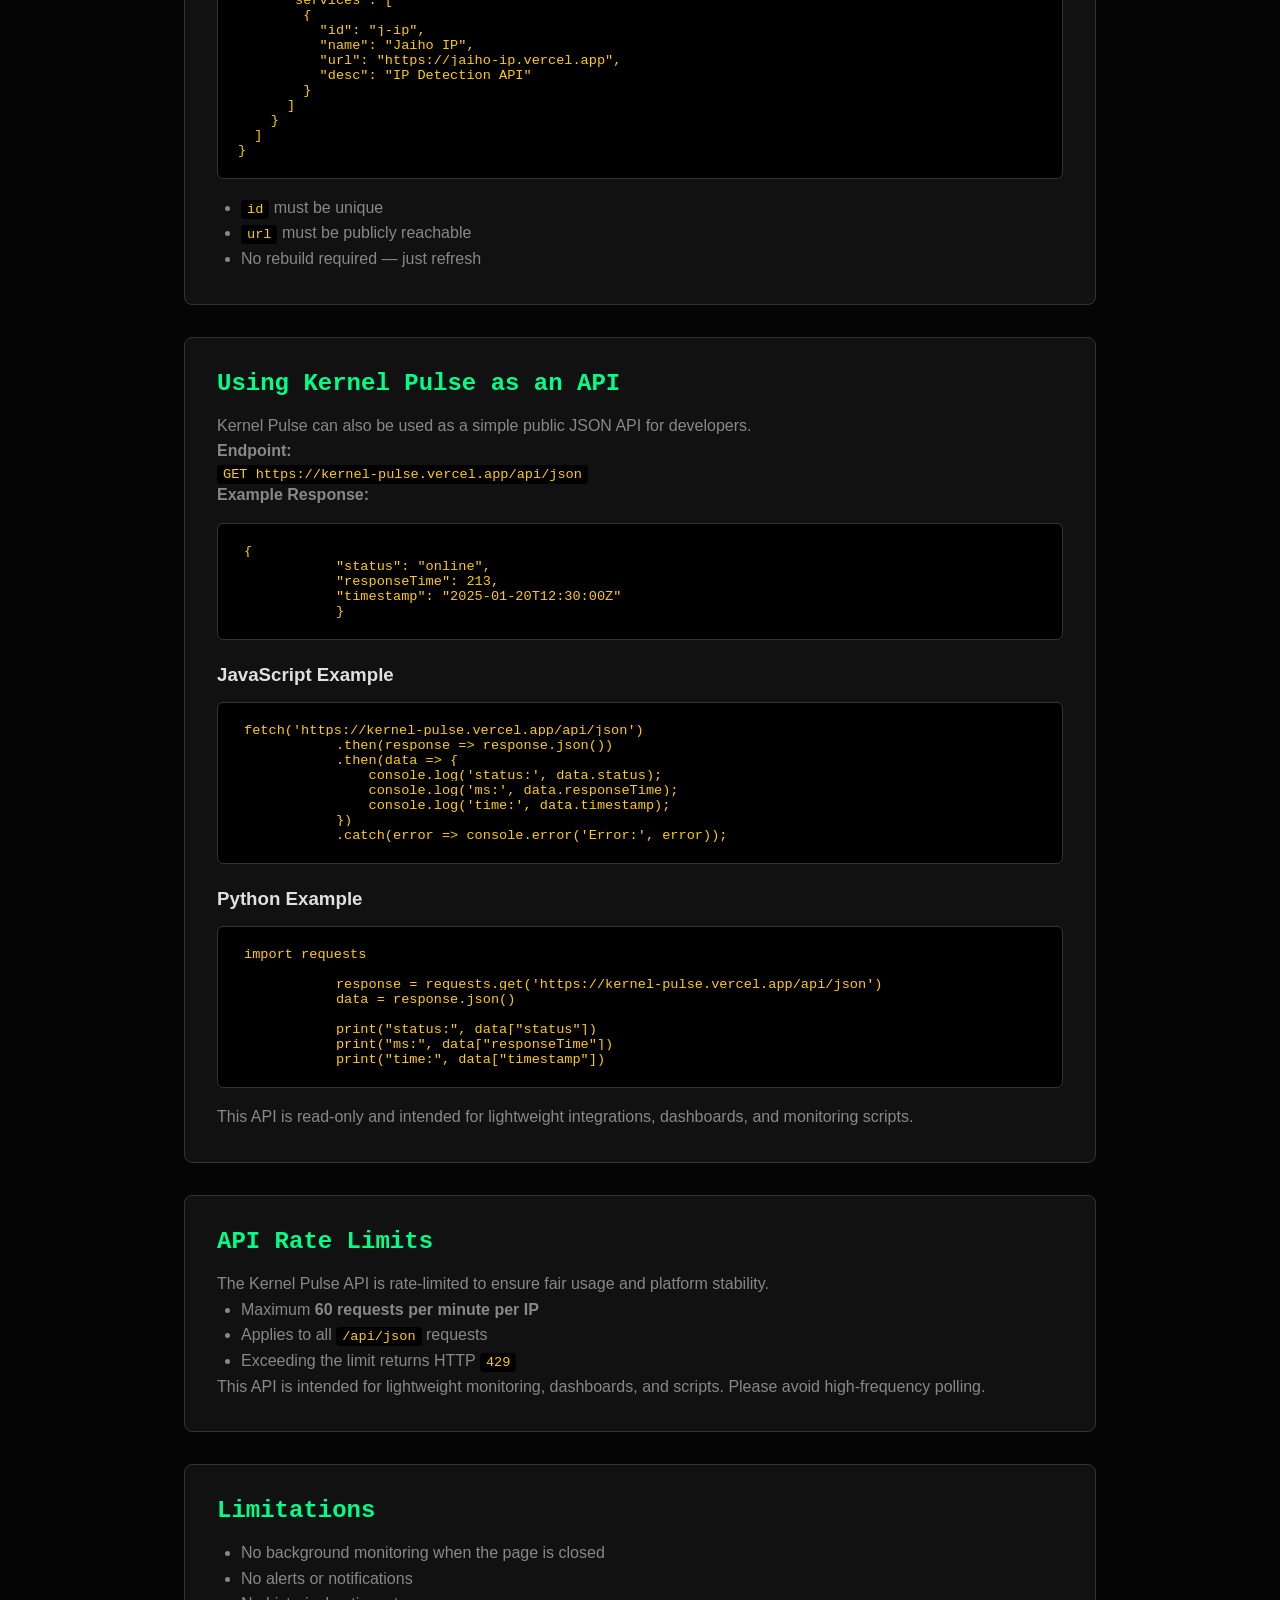
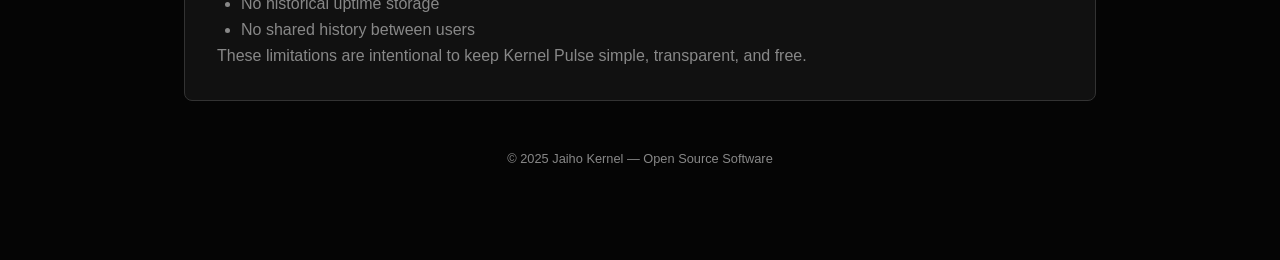
==== commit f9fef126: "kernel pulse" ====
--- a/docs.html
+++ b/docs.html
@@ -220,37 +220,54 @@
         <code>GET https://kernel-pulse.vercel.app/api/json</code>
 
         <p><strong>Example Response:</strong></p>
-<pre><code>{
-  "status": "online",
-  "responseTime": 213,
-  "timestamp": "2025-01-20T12:30:00Z"
-}</code></pre>
-
-        <h3>JavaScript Example</h3>
-<pre><code>fetch('https://kernel-pulse.vercel.app/api/json')
-  .then(response => response.json())
-  .then(data => {
-    console.log('status:', data.status);
-    console.log('ms:', data.responseTime);
-    console.log('time:', data.timestamp);
-  })
-  .catch(error => console.error('Error:', error));</code></pre>
-
-        <h3>Python Example</h3>
-<pre><code>import requests
-
-response = requests.get('https://kernel-pulse.vercel.app/api/json')
-data = response.json()
-
-print("status:", data["status"])
-print("ms:", data["responseTime"])
-print("time:", data["timestamp"])</code></pre>
+            <pre><code>{
+            "status": "online",
+            "responseTime": 213,
+            "timestamp": "2025-01-20T12:30:00Z"
+            }</code></pre>
+
+                    <h3>JavaScript Example</h3>
+            <pre><code>fetch('https://kernel-pulse.vercel.app/api/json')
+            .then(response => response.json())
+            .then(data => {
+                console.log('status:', data.status);
+                console.log('ms:', data.responseTime);
+                console.log('time:', data.timestamp);
+            })
+            .catch(error => console.error('Error:', error));</code></pre>
+
+                    <h3>Python Example</h3>
+            <pre><code>import requests
+
+            response = requests.get('https://kernel-pulse.vercel.app/api/json')
+            data = response.json()
+
+            print("status:", data["status"])
+            print("ms:", data["responseTime"])
+            print("time:", data["timestamp"])</code></pre>
 
         <p>
             This API is read-only and intended for lightweight integrations,
             dashboards, and monitoring scripts.
         </p>
     </div>
+
+    <div class="doc-section">
+    <h2>API Rate Limits</h2>
+    <p>
+        The Kernel Pulse API is rate-limited to ensure fair usage and platform stability.
+    </p>
+    <ul>
+        <li>Maximum <strong>60 requests per minute per IP</strong></li>
+        <li>Applies to all <code>/api/json</code> requests</li>
+        <li>Exceeding the limit returns HTTP <code>429</code></li>
+    </ul>
+    <p>
+        This API is intended for lightweight monitoring, dashboards, and scripts.
+        Please avoid high-frequency polling.
+    </p>
+</div>
+
 
     <!-- LIMITATIONS -->
     <div class="doc-section">
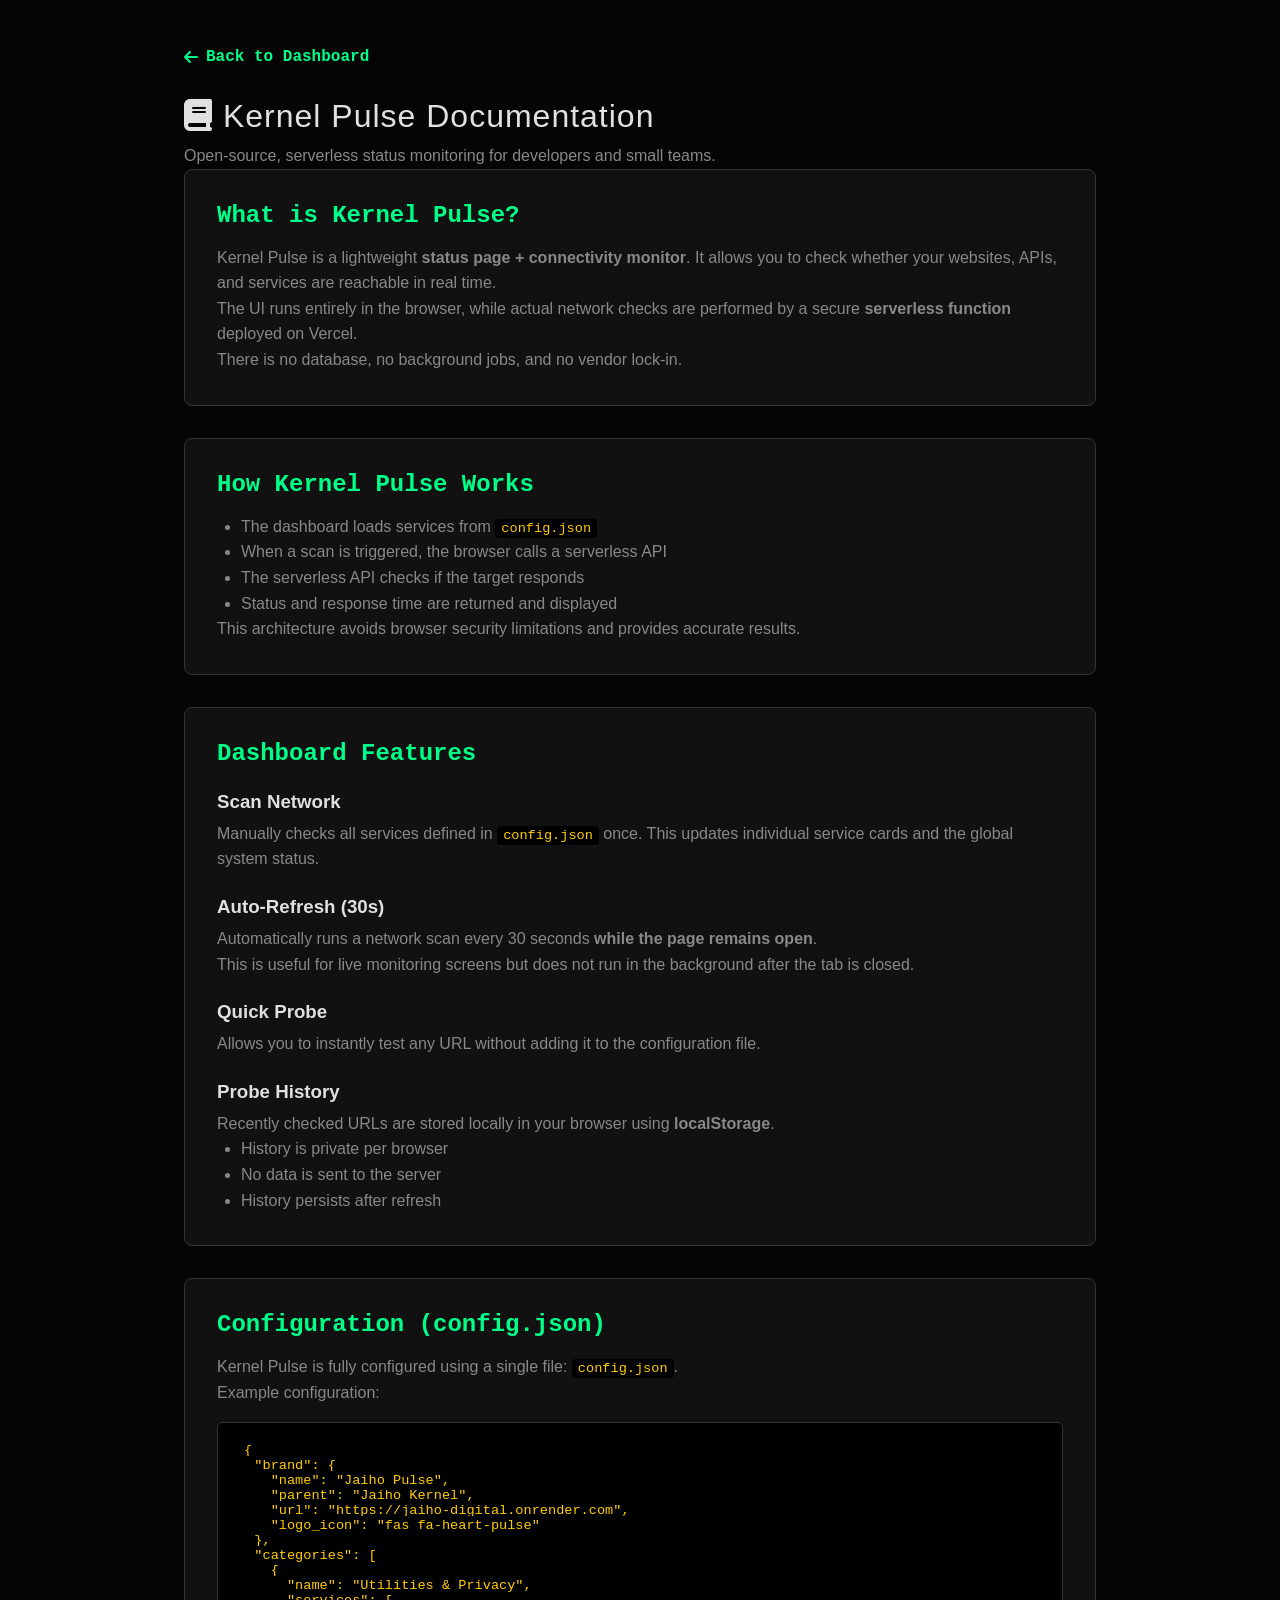
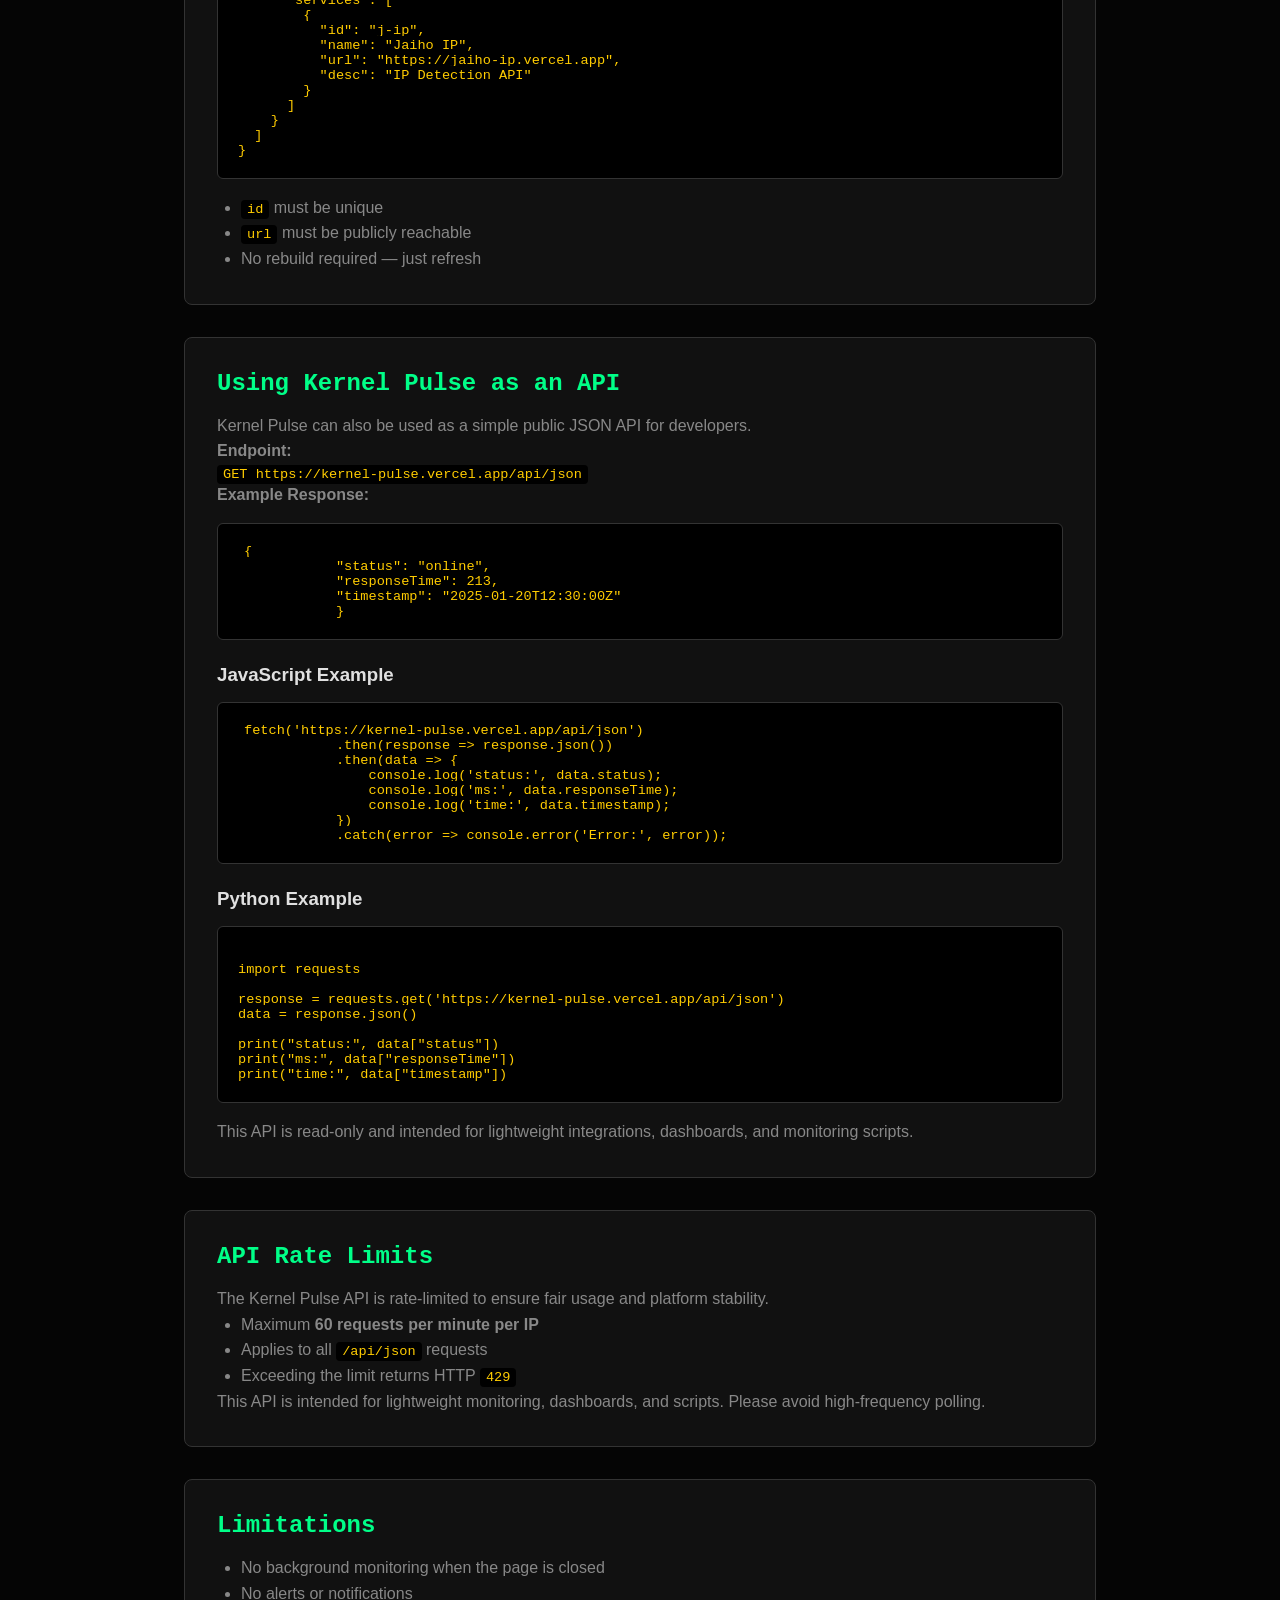
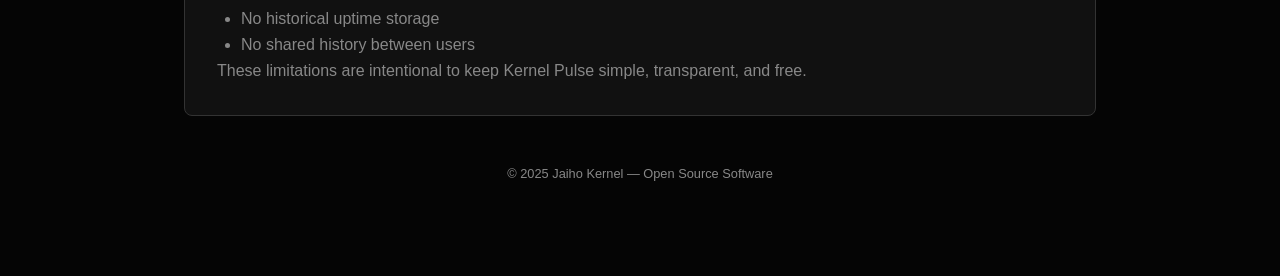
==== commit c2bb87ab: "Update documentations" ====
--- a/docs.html
+++ b/docs.html
@@ -237,14 +237,15 @@
             .catch(error => console.error('Error:', error));</code></pre>
 
                     <h3>Python Example</h3>
-            <pre><code>import requests
-
-            response = requests.get('https://kernel-pulse.vercel.app/api/json')
-            data = response.json()
-
-            print("status:", data["status"])
-            print("ms:", data["responseTime"])
-            print("time:", data["timestamp"])</code></pre>
+            <pre><code>
+import requests
+
+response = requests.get('https://kernel-pulse.vercel.app/api/json')
+data = response.json()
+
+print("status:", data["status"])
+print("ms:", data["responseTime"])
+print("time:", data["timestamp"])</code></pre>
 
         <p>
             This API is read-only and intended for lightweight integrations,
